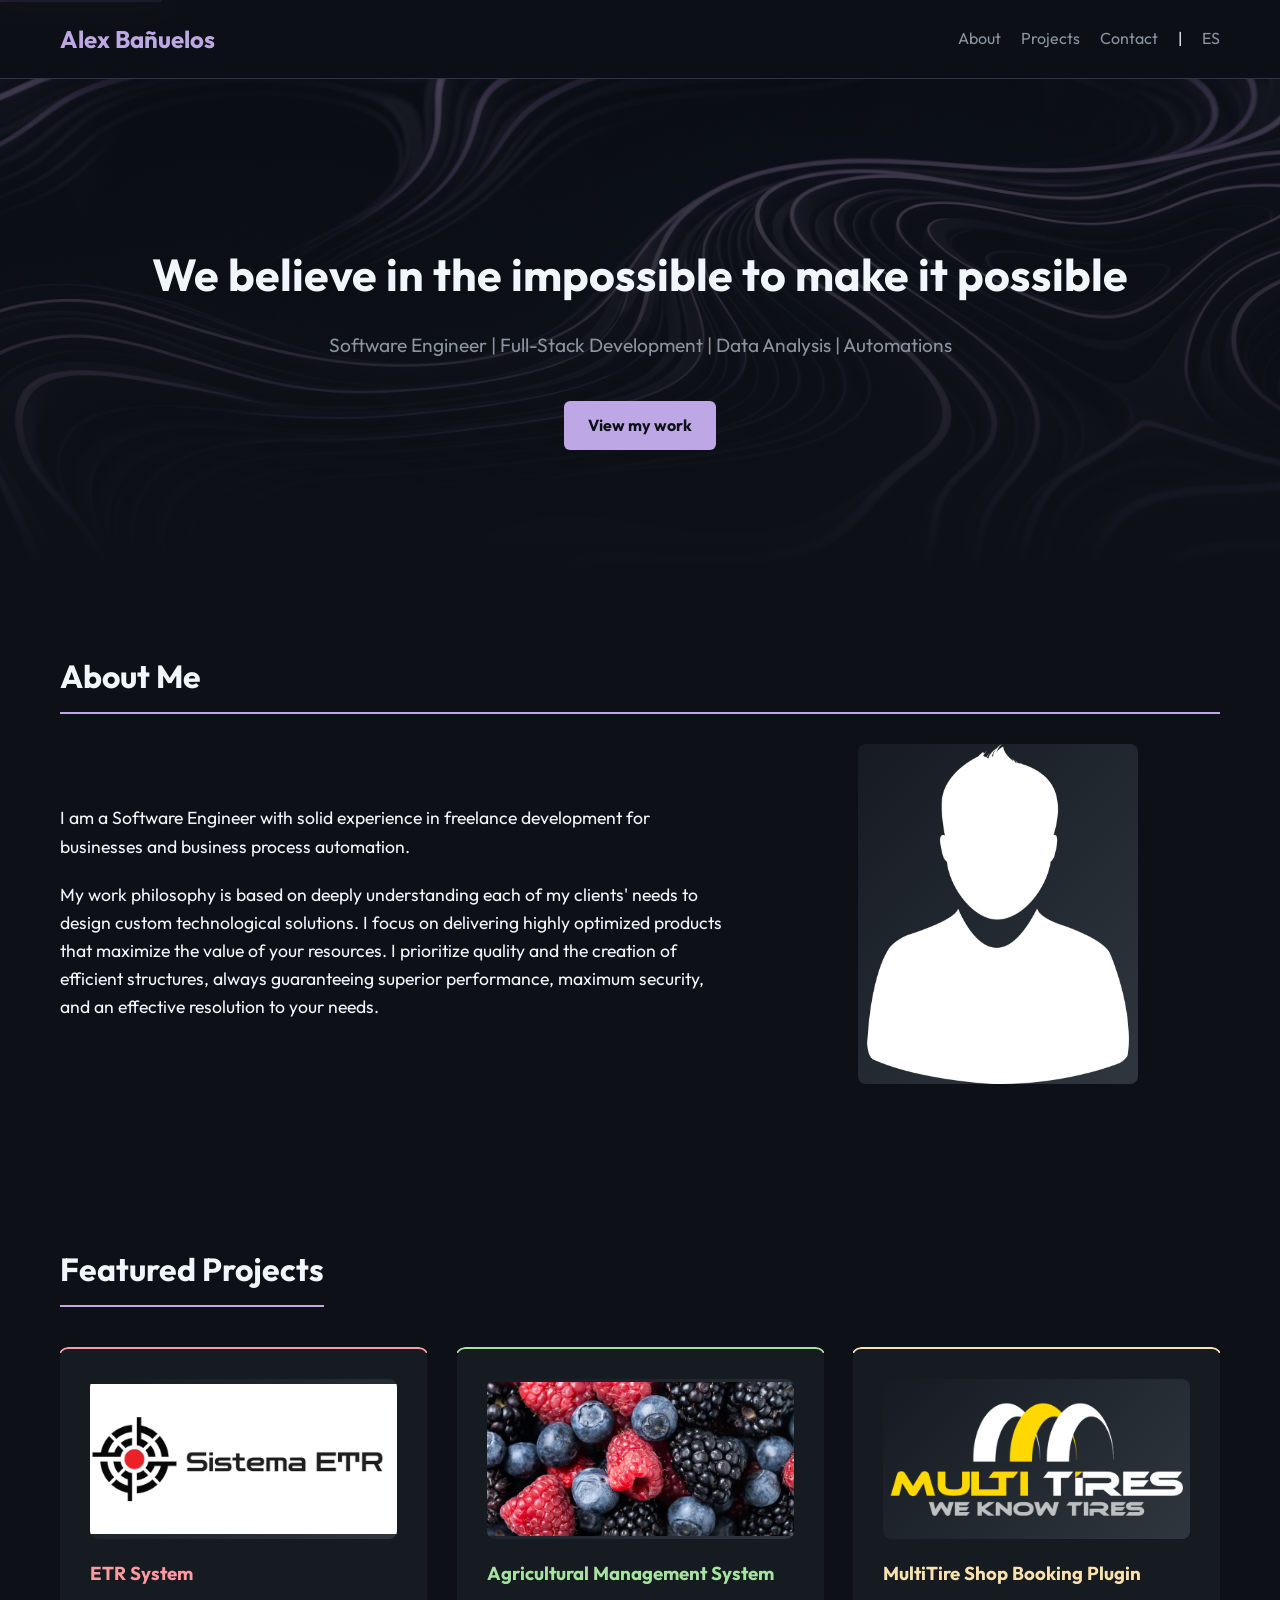
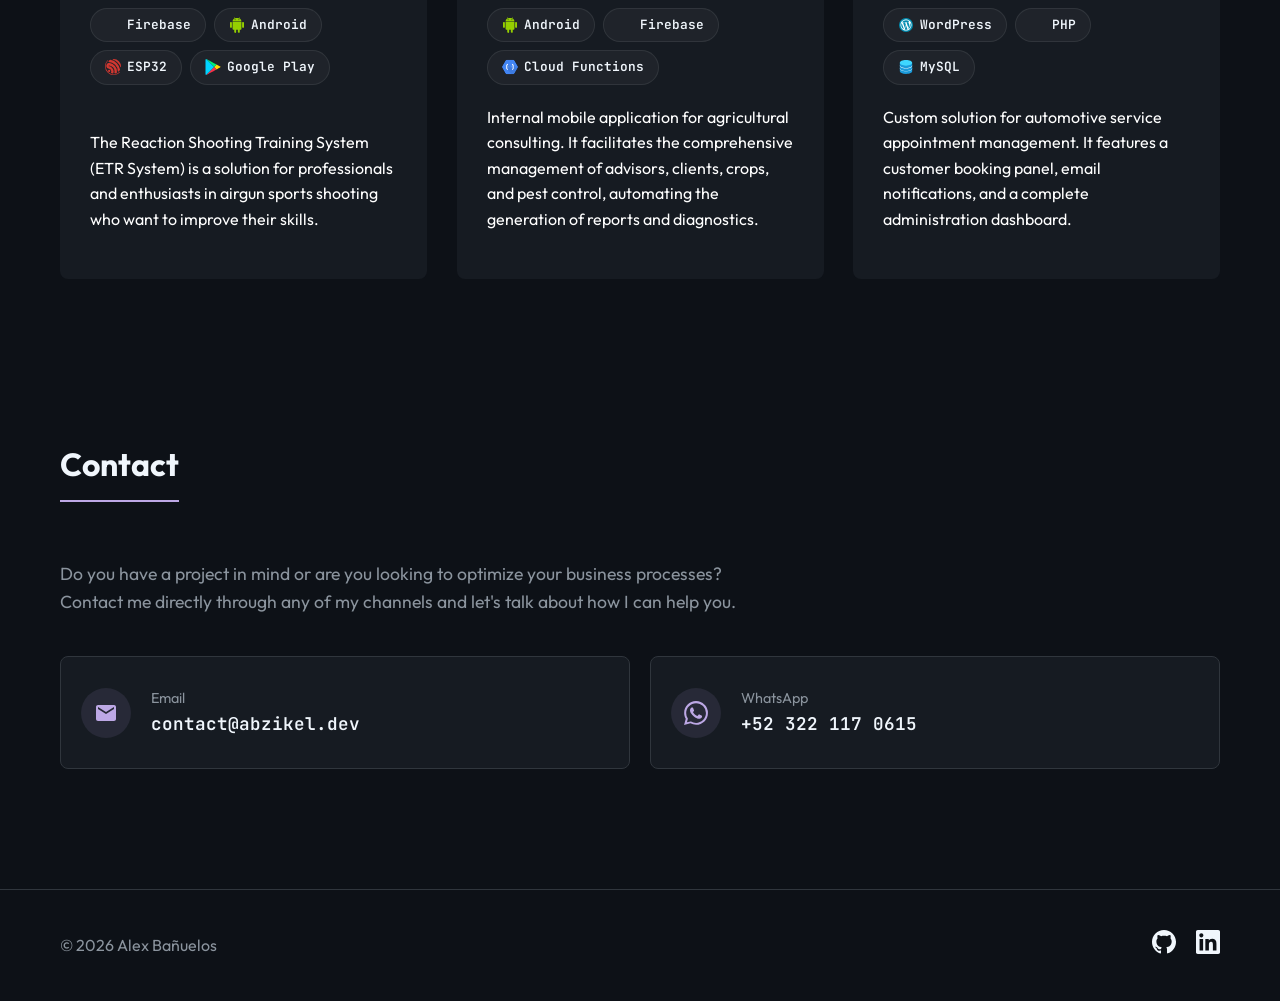
==== en/index.html @ 45af610c "English version implemented" ====
<!DOCTYPE html>
<html lang="en">

<head>
    <meta charset="UTF-8">
    <meta name="viewport" content="width=device-width, initial-scale=1.0">
    <meta name="description"
        content="Alex Bañuelos Portfolio - Software Engineer specializing in Full-Stack Web Development, Data Analysis, and Automations.">
    <meta name="author" content="Alex Bañuelos">
    <meta name="theme-color" content="#0d1117">
    <title>Alex Bañuelos Portfolio | Software Engineer</title>

    <!-- Open Graph / Facebook / LinkedIn / WhatsApp -->
    <meta property="og:type" content="website">
    <meta property="og:url" content="https://abzikel.dev/en/">
    <meta property="og:title" content="Alex Bañuelos Portfolio | Software Engineer">
    <meta property="og:description"
        content="Alex Bañuelos Portfolio - Software Engineer specializing in Full-Stack Web Development, Data Analysis, and Automations.">
    <meta property="og:image" content="https://abzikel.dev/assets/img/og-image.jpg">

    <!-- Twitter -->
    <meta property="twitter:card" content="summary_large_image">
    <meta property="twitter:url" content="https://abzikel.dev/en/">
    <meta property="twitter:title" content="Alex Bañuelos Portfolio | Software Engineer">
    <meta property="twitter:description"
        content="Alex Bañuelos Portfolio - Software Engineer specializing in Full-Stack Web Development, Data Analysis, and Automations.">
    <meta property="twitter:image" content="https://abzikel.dev/assets/img/og-image.jpg">

    <meta property="og:logo" content="https://abzikel.dev/assets/favicon/android-chrome-512x512.png">
    <link rel="canonical" href="https://abzikel.dev/en/">

    <!-- Multi-language SEO (hreflang) -->
    <link rel="alternate" hreflang="es" href="https://abzikel.dev/">
    <link rel="alternate" hreflang="en" href="https://abzikel.dev/en/">
    <link rel="alternate" hreflang="x-default" href="https://abzikel.dev/">

    <meta name="apple-mobile-web-app-title" content="Alex B.">
    <link rel="apple-touch-icon" sizes="180x180" href="/assets/favicon/apple-touch-icon.png">
    <link rel="icon" type="image/png" sizes="96x96" href="/assets/favicon/favicon-96x96.png">
    <link rel="icon" type="image/png" sizes="32x32" href="/assets/favicon/favicon-32x32.png">
    <link rel="icon" type="image/png" sizes="16x16" href="/assets/favicon/favicon-16x16.png">
    <link rel="manifest" href="/assets/favicon/site.webmanifest">
    <link rel="shortcut icon" href="/assets/favicon/favicon.ico">

    <!-- Preload Hero Image for LCP Optimization -->
    <link rel="preload" href="/assets/img/hero.webp" as="image">

    <link rel="stylesheet"
        href="https://cdnjs.cloudflare.com/ajax/libs/modern-normalize/2.0.0/modern-normalize.min.css">
    <link rel="preconnect" href="https://fonts.googleapis.com">
    <link rel="preconnect" href="https://fonts.gstatic.com" crossorigin>
    <link
        href="https://fonts.googleapis.com/css2?family=JetBrains+Mono:wght@400;600;700&family=Outfit:wght@300;400;600;700&display=swap"
        rel="stylesheet">
    <link rel="stylesheet" href="/assets/css/style.css">
</head>

<body>

    <a href="#main-content" class="skip-link">Skip to main content</a>

    <header class="main-header">
        <div class="container">
            <a href="/en/" class="logo">Alex Bañuelos</a>
            <nav class="main-nav">
                <ul>
                    <li><a href="#about">About</a></li>
                    <li><a href="#projects">Projects</a></li>
                    <li><a href="#contact">Contact</a></li>
                    <li class="nav-separator">|</li>
                    <li><a href="/" aria-label="Switch to Spanish version" class="lang-switch"
                            onclick="localStorage.setItem('langPref', 'es')">ES</a></li>
                </ul>
            </nav>
        </div>
    </header>

    <main id="main-content">

        <section id="hero" class="hero-section fade-in-section">
            <div class="container">
                <h1>We believe in the impossible to make it possible</h1>
                <p class="hero-subtitle">Software Engineer | Full-Stack Development | Data Analysis | Automations</p>
                <a href="#projects" class="btn btn-primary">View my work</a>
            </div>
        </section>

        <section id="about" class="about-section fade-in-section">
            <div class="container">
                <h2>About Me</h2>

                <div class="about-content">
                    <p>I am a Software Engineer with solid experience in freelance development for businesses and
                        business process automation.</p>
                    <p>My work philosophy is based on deeply understanding each of my clients' needs to design custom
                        technological solutions. I focus on delivering highly optimized products that maximize the value
                        of your resources. I prioritize quality and the creation of efficient structures, always
                        guaranteeing superior performance, maximum security, and an effective resolution to your needs.
                    </p>
                </div>

                <img src="/assets/img/profile-picture.webp" alt="Alex Bañuelos profile picture"
                    class="img-placeholder profile-img" loading="lazy">
            </div>
        </section>

        <section id="projects" class="projects-section fade-in-section">
            <div class="container">
                <h2>Featured Projects</h2>
                <div class="projects-grid">

                    <article class="project-card card-p1 fade-in-section">
                        <div class="card-content">
                            <img src="/assets/img/projects/sistema-etr/sistema-etr-preview.webp"
                                alt="ETR System Preview" class="img-placeholder project-img" loading="lazy">

                            <h3>ETR System</h3>
                            <div class="project-tags">
                                <span class="tech-badge">
                                    <span class="tech-icon"
                                        style="--icon-url: url('/assets/img/icon-firebase.svg');"></span>
                                    Firebase
                                </span>
                                <span class="tech-badge">
                                    <span class="tech-icon"
                                        style="--icon-url: url('/assets/img/icon-android.svg');"></span>
                                    Android
                                </span>
                                <span class="tech-badge">
                                    <span class="tech-icon"
                                        style="--icon-url: url('/assets/img/icon-esp32.svg');"></span>
                                    ESP32
                                </span>
                                <span class="tech-badge">
                                    <span class="tech-icon"
                                        style="--icon-url: url('/assets/img/icon-googleplay.svg');"></span>
                                    Google Play
                                </span>
                            </div>
                            <p>The Reaction Shooting Training System (ETR System) is a solution for professionals and
                                enthusiasts in airgun sports shooting who want to improve their skills.</p>
                            <a href="#" class="btn-link">View details &rarr;</a>
                        </div>
                    </article>

                    <article class="project-card card-p2 fade-in-section">
                        <div class="card-content">
                            <img src="/assets/img/projects/gestion-agricola/gestion-agricola-preview.webp"
                                alt="Agricultural Management System Preview" class="img-placeholder project-img"
                                loading="lazy">

                            <h3>Agricultural Management System</h3>
                            <div class="project-tags">
                                <span class="tech-badge">
                                    <span class="tech-icon"
                                        style="--icon-url: url('/assets/img/icon-android.svg');"></span>
                                    Android
                                </span>
                                <span class="tech-badge">
                                    <span class="tech-icon"
                                        style="--icon-url: url('/assets/img/icon-firebase.svg');"></span>
                                    Firebase
                                </span>
                                <span class="tech-badge">
                                    <span class="tech-icon"
                                        style="--icon-url: url('/assets/img/icon-cloudfunctions.svg');"></span>
                                    Cloud Functions
                                </span>
                            </div>
                            <p>Internal mobile application for agricultural consulting. It facilitates the comprehensive
                                management of advisors, clients, crops, and pest control, automating the generation of
                                reports and diagnostics.</p>
                            <a href="#" class="btn-link">View details &rarr;</a>
                        </div>
                    </article>

                    <article class="project-card card-p3 fade-in-section">
                        <div class="card-content">
                            <img src="/assets/img/projects/multitireshop/multireshop-preview.webp"
                                alt="MultiTire Shop Booking Plugin Preview" class="img-placeholder project-img"
                                loading="lazy">

                            <h3>MultiTire Shop Booking Plugin</h3>
                            <div class="project-tags">
                                <span class="tech-badge">
                                    <span class="tech-icon"
                                        style="--icon-url: url('/assets/img/icon-wordpress.svg');"></span>
                                    WordPress
                                </span>
                                <span class="tech-badge">
                                    <span class="tech-icon" style="--icon-url: url('/assets/img/icon-php.svg');"></span>
                                    PHP
                                </span>
                                <span class="tech-badge">
                                    <span class="tech-icon"
                                        style="--icon-url: url('/assets/img/icon-mysql.svg');"></span>
                                    MySQL
                                </span>
                            </div>
                            <p>Custom solution for automotive service appointment management. It features a customer
                                booking panel, email notifications, and a complete administration dashboard.</p>
                            <a href="#" class="btn-link">View details &rarr;</a>
                        </div>
                    </article>

                </div>
            </div>
        </section>

        <section id="contact" class="contact-section fade-in-section">
            <div class="container">
                <h2>Contact</h2>
                <p class="contact-intro">Do you have a project in mind or are you looking to optimize your business
                    processes? Contact me directly through any of my channels and let's talk about how I can help you.
                </p>

                <div class="contact-grid">
                    <a href="mailto:contact@abzikel.dev" class="contact-card">
                        <div class="contact-icon-wrapper">
                            <svg class="contact-icon" viewBox="0 0 24 24" xmlns="http://www.w3.org/2000/svg">
                                <path
                                    d="M20 4H4c-1.1 0-1.99.9-1.99 2L2 18c0 1.1.9 2 2 2h16c1.1 0 2-.9 2-2V6c0-1.1-.9-2-2-2zm0 4l-8 5-8-5V6l8 5 8-5v2z" />
                            </svg>
                        </div>
                        <div class="contact-info">
                            <span class="contact-label">Email</span>
                            <span class="contact-value">contact@abzikel.dev</span>
                        </div>
                    </a>

                    <a href="https://wa.me/523221170615" target="_blank" rel="noopener noreferrer" class="contact-card">
                        <div class="contact-icon-wrapper">
                            <svg class="contact-icon" viewBox="0 0 24 24" xmlns="http://www.w3.org/2000/svg">
                                <path
                                    d="M17.472 14.382c-.297-.149-1.758-.867-2.03-.967-.273-.099-.471-.148-.67.15-.197.297-.767.966-.94 1.164-.173.199-.347.223-.644.075-.297-.15-1.255-.463-2.39-1.405-.881-.733-1.476-1.639-1.649-1.935-.173-.297-.018-.458.13-.606.134-.133.298-.347.446-.52.149-.174.198-.298.298-.497.099-.198.05-.371-.025-.52-.075-.149-.669-1.612-.916-2.207-.242-.579-.487-.5-.669-.51-.173-.008-.371-.01-.57-.01-.198 0-.52.074-.792.372-.272.297-1.04 1.016-1.04 2.479 0 1.462 1.065 2.875 1.213 3.074.149.198 2.096 3.2 5.077 4.487.709.306 1.262.489 1.694.625.712.227 1.36.195 1.871.118.571-.085 1.758-.719 2.006-1.413.248-.694.248-1.289.173-1.413-.074-.124-.272-.198-.57-.347m-5.421 7.403h-.004a9.87 9.87 0 01-5.031-1.378l-.361-.214-3.741.982.998-3.648-.235-.374a9.86 9.86 0 01-1.51-5.26c.001-5.45 4.436-9.884 9.888-9.884 2.64 0 5.122 1.03 6.988 2.898a9.825 9.825 0 012.893 6.994c-.003 5.45-4.437 9.884-9.885 9.884m8.413-18.297A11.815 11.815 0 0012.05 0C5.495 0 .16 5.335.157 11.892c0 2.096.547 4.142 1.588 5.945L.057 24l6.305-1.654a11.882 11.882 0 005.683 1.448h.005c6.554 0 11.89-5.335 11.893-11.893a11.821 11.821 0 00-3.48-8.413z" />
                            </svg>
                        </div>
                        <div class="contact-info">
                            <span class="contact-label">WhatsApp</span>
                            <span class="contact-value">+52 322 117 0615</span>
                        </div>
                    </a>
                </div>
            </div>
        </section>

    </main>

    <footer class="main-footer">
        <div class="container">
            <p>&copy; <span id="current-year"></span> Alex Bañuelos</p>
            <div class="social-links">
                <a href="https://github.com/Abzikel" target="_blank" rel="noopener noreferrer"
                    aria-label="GitHub Profile">
                    <svg class="social-icon" viewBox="0 0 24 24" xmlns="http://www.w3.org/2000/svg">
                        <path
                            d="M12 0C5.37 0 0 5.37 0 12c0 5.31 3.435 9.795 8.205 11.385.6.105.825-.255.825-.57 0-.285-.015-1.23-.015-2.235-3.015.555-3.795-.735-4.035-1.41-.135-.345-.72-1.41-1.23-1.695-.42-.225-1.02-.78-.015-.795.945-.015 1.62.87 1.845 1.23 1.08 1.815 2.805 1.305 3.495.99.105-.78.42-1.305.765-1.605-2.67-.3-5.46-1.335-5.46-5.925 0-1.305.465-2.385 1.23-3.225-.12-.3-.54-1.53.12-3.18 0 0 1.005-.315 3.3 1.23.96-.27 1.98-.405 3-.405s2.04.135 3 .405c2.295-1.56 3.3-1.23 3.3-1.23.66 1.65.24 2.88.12 3.18.765.84 1.23 1.905 1.23 3.225 0 4.605-2.805 5.625-5.475 5.925.435.375.81 1.095.81 2.22 0 1.605-.015 2.895-.015 3.285 0 .315.225.69.825.57C20.565 21.795 24 17.31 24 12c0-6.63-5.37-12-12-12z" />
                    </svg>
                </a>
                <a href="https://www.linkedin.com/in/abzikel/" target="_blank" rel="noopener noreferrer"
                    aria-label="LinkedIn Profile">
                    <svg class="social-icon" viewBox="0 0 24 24" xmlns="http://www.w3.org/2000/svg">
                        <path
                            d="M20.447 20.452h-3.554v-5.569c0-1.328-.027-3.037-1.852-3.037-1.853 0-2.136 1.445-2.136 2.939v5.667H9.351V9h3.414v1.561h.046c.477-.9 1.637-1.85 3.37-1.85 3.601 0 4.267 2.37 4.267 5.455v6.286zM5.337 7.433c-1.144 0-2.063-.926-2.063-2.065 0-1.138.92-2.063 2.063-2.063 1.14 0 2.064.925 2.064 2.063 0 1.139-.925 2.065-2.064 2.065zm1.782 13.019H3.555V9h3.564v11.452zM22.225 0H1.771C.792 0 0 .774 0 1.729v20.542C0 23.227.792 24 1.771 24h20.451C23.2 24 24 23.227 24 22.271V1.729C24 .774 23.2 0 22.222 0h.003z" />
                    </svg>
                </a>
            </div>
        </div>
    </footer>

    <script src="/assets/js/main.js" defer></script>

</body>

</html>
---- assets/css/style.css ----
/* Root Variables: Modern Tech/Pastel Theme */
:root {
    /* Backgrounds: Pure Dark Theme for maximum contrast */
    --bg-color: #0d1117;
    --bg-card: #161b22;
    --bg-card-hover: #1c2128;

    /* Text */
    --text-primary: #f0f6fc;
    --text-secondary: #8b949e;

    /* Main Accent: Luminous Pastel Purple for high contrast */
    --accent-primary: #BDA8E5;
    --accent-hover: #a37ee8;
    --border-color: #30363d;

    /* Project Specific Accents */
    /* Brighter Pastel Red */
    --accent-p1: #ff9aa2;
    /* Brighter Pastel Green */
    --accent-p2: #a6e3a1;
    /* Brighter Pastel Yellow */
    --accent-p3: #f9e2af;

    --font-family: 'Outfit', -apple-system, BlinkMacSystemFont, "Segoe UI", Roboto, "Helvetica Neue", Arial, sans-serif;
    --font-mono: 'JetBrains Mono', monospace;
    --container-width: 1200px;
    /* Increased transition time for smoother effects */
    --transition: all 0.4s ease;
}

/* Base Styles & Accessibility */
*,
*::before,
*::after {
    box-sizing: border-box;
}

html {
    scroll-behavior: smooth;
}

body {
    background-color: var(--bg-color);
    color: var(--text-primary);
    font-family: var(--font-family);
    margin: 0;
    line-height: 1.6;
}

.container {
    max-width: var(--container-width);
    margin: 0 auto;
    padding: 0 20px;
}

.skip-link {
    position: absolute;
    top: -40px;
    left: 0;
    background: var(--accent-primary);
    color: var(--bg-color);
    padding: 8px;
    z-index: 100;
    transition: top 0.2s;
}

.skip-link:focus {
    top: 0;
}

/* Typography */
h1,
h2,
h3 {
    margin-top: 0;
    color: var(--text-primary);
}

h2 {
    font-size: 2rem;
    margin-bottom: 40px;
    /* Primary color used for contrast */
    border-bottom: 2px solid var(--accent-primary);
    padding-bottom: 10px;
    /* Keeps the border exactly the width of the text */
    display: inline-block;
}

/* Layout: Header */
.main-header {
    background-color: rgba(13, 17, 23, 0.85);
    padding: 20px 0;
    position: sticky;
    top: 0;
    z-index: 900;
    border-bottom: 1px solid var(--border-color);
    backdrop-filter: blur(10px);
}

.main-header .container {
    display: flex;
    justify-content: space-between;
    align-items: center;
}

.logo {
    font-size: 1.5rem;
    font-weight: bold;
    text-decoration: none;

    /* Text Wipe Effect: Starts with Accent, fills with Text Primary */
    background: linear-gradient(to right, var(--text-primary) 50%, var(--accent-primary) 50%);
    background-size: 200% 100%;
    background-position: 100% 0;
    -webkit-background-clip: text;
    background-clip: text;
    -webkit-text-fill-color: transparent;
    transition: background-position 0.4s ease-out;
}

.logo:hover {
    background-position: 0 0;
}

.main-nav ul {
    list-style: none;
    margin: 0;
    padding: 0;
    display: flex;
    gap: 20px;
}

.main-nav a {
    text-decoration: none;

    /* Text Wipe Effect: Starts with Text Secondary, fills with Accent */
    background: linear-gradient(to right, var(--accent-primary) 50%, var(--text-secondary) 50%);
    background-size: 200% 100%;
    background-position: 100% 0;
    -webkit-background-clip: text;
    background-clip: text;
    -webkit-text-fill-color: transparent;
    transition: background-position 0.4s ease-out;
}

.main-nav a:hover {
    background-position: 0 0;
}

/* Sections Common */
section {
    padding: 80px 0;
}

/* Hero Section */
.hero-section {
    /* Increased padding to make the background image more visible */
    text-align: center;
    padding: 160px 0 120px;

    /* Background setup: Dark gradient overlay + Image URL */
    /* The gradient ensures text readability over light/busy images */
    background: linear-gradient(to bottom, rgba(13, 17, 23, 0.7), rgba(13, 17, 23, 1)),
        url('../img/hero.webp');
    background-size: cover;
    background-position: center;
    background-repeat: no-repeat;
}

.hero-section h1 {
    font-size: 2.8rem;
    margin-bottom: 15px;
    /* Keeps text above the background */
    position: relative;
    z-index: 2;
}

.hero-subtitle {
    font-size: 1.2rem;
    color: var(--text-secondary);
    margin-bottom: 40px;
    position: relative;
    z-index: 2;
}

.hero-section .btn {
    position: relative;
    z-index: 2;
}

/* About Section */
.about-content {
    font-size: 1.1rem;
    color: var(--text-primary);
}

.about-content p {
    margin-bottom: 20px;
}

/* Projects Section */
.projects-grid {
    display: grid;
    grid-template-columns: repeat(auto-fit, minmax(320px, 1fr));
    gap: 30px;
}

.project-card {
    background-color: var(--bg-card);
    /* Permanent top border */
    border-top: 2px solid transparent;
    border-radius: 8px;
    padding: 30px;
    position: relative;
    transition: transform 0.4s ease, box-shadow 0.4s ease, background-color 0.4s ease;
}

.project-card:hover {
    background-color: var(--bg-card-hover);
    transform: translateY(-5px);
}

/* Unified Progressive Drawing Border Effect */
@property --angle {
    syntax: '<angle>';
    inherits: false;
    initial-value: 35deg;
}

.project-card::before {
    content: '';
    position: absolute;
    /* Overlap parent border perfectly */
    inset: -2px;
    /* Outer radius matches inner 8px + 2px inset for concentric curves */
    border-radius: 10px;
    /* Single unified border, color is inherited per card */
    border: 2px solid transparent;
    pointer-events: none;
    z-index: 1;

    /* Initial mask reveals only the top border and top corners */
    --angle: 35deg;
    -webkit-mask-image: conic-gradient(from 0deg at 50% 50%, black 0deg, black var(--angle), transparent var(--angle), transparent calc(360deg - var(--angle)), black calc(360deg - var(--angle)), black 360deg);
    mask-image: conic-gradient(from 0deg at 50% 50%, black 0deg, black var(--angle), transparent var(--angle), transparent calc(360deg - var(--angle)), black calc(360deg - var(--angle)), black 360deg);
    transition: --angle 0.6s cubic-bezier(0.4, 0, 0.2, 1);
}

/* Hover expands the angle to 180deg, revealing sides and bottom entirely */
.project-card:hover::before {
    --angle: 180deg;
}

.card-content {
    display: flex;
    flex-direction: column;
    height: 100%;
    position: relative;
    z-index: 2;
}

/* Pushes description down to align with the bottom */
.card-content>p {
    margin-top: auto;
}

/* Project Tech Tags / Badges */
.project-tags {
    display: flex;
    flex-wrap: wrap;
    gap: 8px;
    margin-bottom: 20px;
}

.tech-badge {
    display: inline-flex;
    align-items: center;
    gap: 6px;
    background-color: rgba(255, 255, 255, 0.04);
    border: 1px solid rgba(255, 255, 255, 0.08);
    padding: 6px 14px;
    border-radius: 50px;
    font-family: var(--font-mono);
    font-size: 0.8rem;
    font-weight: 600;
    color: var(--text-primary);
    transition: transform 0.3s ease, border-color 0.3s ease, color 0.3s ease, background-color 0.3s ease;
    cursor: default;
}

.tech-icon {
    position: relative;
    width: 16px;
    height: 16px;
    background: var(--icon-url) center / contain no-repeat;
    transition: transform 0.3s ease;
}

/* Hover interaction that matches the footer link animations */
.tech-badge:hover {
    transform: translateY(-3px);
    background-color: rgba(255, 255, 255, 0.08);
}


/* Project Specific Progressive Hover Effects */

/* Sistema ETR Project */
.card-p1 {
    color: #ffffff;
}

.card-p1::before {
    border-color: var(--accent-p1);
}

.card-p1 .tech-badge:hover {
    color: var(--accent-p1);
    border-color: var(--accent-p1);
}

.card-p1 h3 {
    color: var(--accent-p1);
}

.card-p1:hover {
    box-shadow: 0 8px 25px -5px rgba(255, 154, 162, 0.3);
}

.card-p1 .btn-link:hover {
    color: var(--accent-p1);
}

/* App Agricola Project */
.card-p2 {
    color: #ffffff;
}

.card-p2::before {
    border-color: var(--accent-p2);
}

.card-p2 .tech-badge:hover {
    color: var(--accent-p2);
    border-color: var(--accent-p2);
}

.card-p2 h3 {
    color: var(--accent-p2);
}

.card-p2:hover {
    box-shadow: 0 8px 25px -5px rgba(166, 227, 161, 0.3);
}

.card-p2 .btn-link:hover {
    color: var(--accent-p2);
}

/* WP Plugin Project */
.card-p3 {
    color: #ffffff;
}

.card-p3::before {
    border-color: var(--accent-p3);
}

.card-p3 .tech-badge:hover {
    color: var(--accent-p3);
    border-color: var(--accent-p3);
}

.card-p3 h3 {
    color: var(--accent-p3);
}

.card-p3:hover {
    box-shadow: 0 8px 25px -5px rgba(249, 226, 175, 0.3);
}

.card-p3 .btn-link:hover {
    color: var(--accent-p3);
}

/* Contact Section */
.contact-intro {
    font-size: 1.1rem;
    color: var(--text-secondary);
    max-width: 700px;
    margin-bottom: 40px;
}

.contact-grid {
    display: grid;
    grid-template-columns: repeat(auto-fit, minmax(280px, 1fr));
    gap: 20px;
}

.contact-card {
    background-color: var(--bg-card);
    border: 1px solid var(--border-color);
    border-radius: 8px;
    padding: 30px 20px;
    display: flex;
    align-items: center;
    gap: 20px;
    text-decoration: none;
    transition: transform 0.3s ease, border-color 0.3s ease, background-color 0.3s ease;
}

.contact-card:hover {
    background-color: var(--bg-card-hover);
    transform: translateY(-5px);
    border-color: var(--accent-primary);
}

.contact-icon-wrapper {
    display: flex;
    align-items: center;
    justify-content: center;
    width: 50px;
    height: 50px;
    background-color: rgba(189, 168, 229, 0.1);
    border-radius: 50%;
    color: var(--accent-primary);
    flex-shrink: 0;
    transition: background-color 0.3s ease, color 0.3s ease;
}

.contact-card:hover .contact-icon-wrapper {
    background-color: var(--accent-primary);
    color: var(--bg-color);
}

.contact-icon {
    width: 24px;
    height: 24px;
    fill: currentColor;
}

.contact-info {
    display: flex;
    flex-direction: column;
}

.contact-label {
    font-size: 0.9rem;
    color: var(--text-secondary);
}

.contact-value {
    font-size: 1.1rem;
    font-weight: 600;
    color: var(--text-primary);
    font-family: var(--font-mono);
}

/* Image Placeholders */
.img-placeholder {
    /* Sleek default gradient fallback when no image is provided */
    background: linear-gradient(135deg, var(--bg-card) 0%, var(--border-color) 100%);
    border-radius: 8px;
    overflow: hidden;
}

/* Hero graphic/image slot */
.hero-img {
    width: 100%;
    max-width: 800px;
    height: 300px;
    margin: 40px auto 0;
}

/* About me profile picture slot */
.profile-img {
    width: 100%;
    max-width: 280px;
    height: 340px;
    border-radius: 8px;
    margin: 0;
    object-fit: cover;
    justify-self: center;
    display: block;
}

/* Project thumbnail slot */
.project-img {
    width: 100%;
    height: 160px;
    margin-bottom: 20px;
    border: none;
    background-color: rgba(0, 0, 0, 0.2);
    /* Darker slot inside the card */
    object-fit: contain;
    display: block;
}

/* Layout adjustment for About section to create a two-column layout */
.about-section .container {
    display: grid;
    grid-template-columns: 1.5fr 1fr;
    column-gap: 50px;
    row-gap: 30px;
    align-items: center;
}

.about-section h2 {
    grid-column: 1 / -1;
    margin-bottom: 0;
}

/* Buttons & Links */
.btn {
    display: inline-block;
    padding: 12px 24px;
    background-color: var(--accent-primary);
    /* Dark text on pastel button for contrast */
    color: var(--bg-color);
    text-decoration: none;
    border-radius: 6px;
    font-weight: bold;
    transition: var(--transition);
}

.btn:hover {
    background-color: var(--accent-hover);
    transform: scale(1.05);
}

.btn-link {
    /* Hidden temporarily until details view is implemented */
    display: none;
    color: var(--text-primary);
    text-decoration: none;
    font-weight: bold;
    transition: var(--transition);
    align-self: flex-start;
}

.btn-link:hover {
    text-decoration: underline;
}

/* Error 404 Section */
.error-section {
    /* Center content vertically between header and footer */
    min-height: 65vh;
    display: flex;
    align-items: center;
    justify-content: center;
    text-align: center;
    padding: 60px 20px;
}

.error-container {
    max-width: 650px;
    margin: 0 auto;
}

.error-code {
    /* Fluid typography for the error code */
    font-size: clamp(6rem, 15vw, 12rem);
    font-weight: 700;
    line-height: 1;
    margin-bottom: 10px;
    /* Gradient text effect matching the project theme */
    background: linear-gradient(135deg, var(--accent-primary) 0%, var(--accent-p1) 100%);
    -webkit-background-clip: text;
    background-clip: text;
    -webkit-text-fill-color: transparent;
    /* Continuous floating animation */
    animation: float 6s ease-in-out infinite;
}

.error-title {
    border-bottom: none;
    /* Remove the default border-bottom from h2 elements */
    padding-bottom: 0;
    margin-bottom: 20px;
    font-size: 1.8rem;
}

.error-message {
    color: var(--text-secondary);
    font-size: 1.1rem;
    margin-bottom: 40px;
}

@keyframes float {
    0% {
        transform: translateY(0px);
    }

    50% {
        transform: translateY(-15px);
    }

    100% {
        transform: translateY(0px);
    }
}

/* Footer */
.main-footer {
    border-top: 1px solid var(--border-color);
    padding: 40px 0;
    margin-top: 40px;
}

.main-footer .container {
    display: flex;
    justify-content: space-between;
    align-items: center;
    flex-wrap: wrap;
    gap: 20px;
}

.main-footer p {
    color: var(--text-secondary);
    margin: 0;
}

.social-links {
    display: flex;
    gap: 20px;
}

.social-links a {
    color: var(--text-primary);
    text-decoration: none;
    transition: var(--transition);
}

/* SVG Icons */
.social-icon {
    width: 24px;
    height: 24px;
    fill: currentColor;
    transition: var(--transition);
}

.social-links a:hover {
    color: var(--accent-primary);
    transform: translateY(-3px);
}

/* Scroll Animations */
.fade-in-section {
    opacity: 0;
    transform: translateY(30px);
    transition: opacity 0.8s ease-out, transform 0.8s ease-out;
    will-change: opacity, transform;
}

.fade-in-section.is-visible {
    opacity: 1;
    transform: translateY(0);
}

/* Mobile Adjustments (Responsive) */
@media (max-width: 768px) {
    section {
        padding: 60px 0;
    }

    .hero-section {
        padding: 80px 0 60px;
    }

    .hero-section h1 {
        font-size: 2rem;
    }

    .about-section .container {
        grid-template-columns: 1fr;
    }

    .about-section h2 {
        order: 1;
    }

    .about-content {
        order: 3;
    }

    .profile-img {
        height: 320px;
        margin: 0 auto;
        order: 2;
    }

    .main-header .container {
        flex-direction: column;
        gap: 15px;
    }

    .main-footer .container {
        flex-direction: column;
        text-align: center;
    }
}
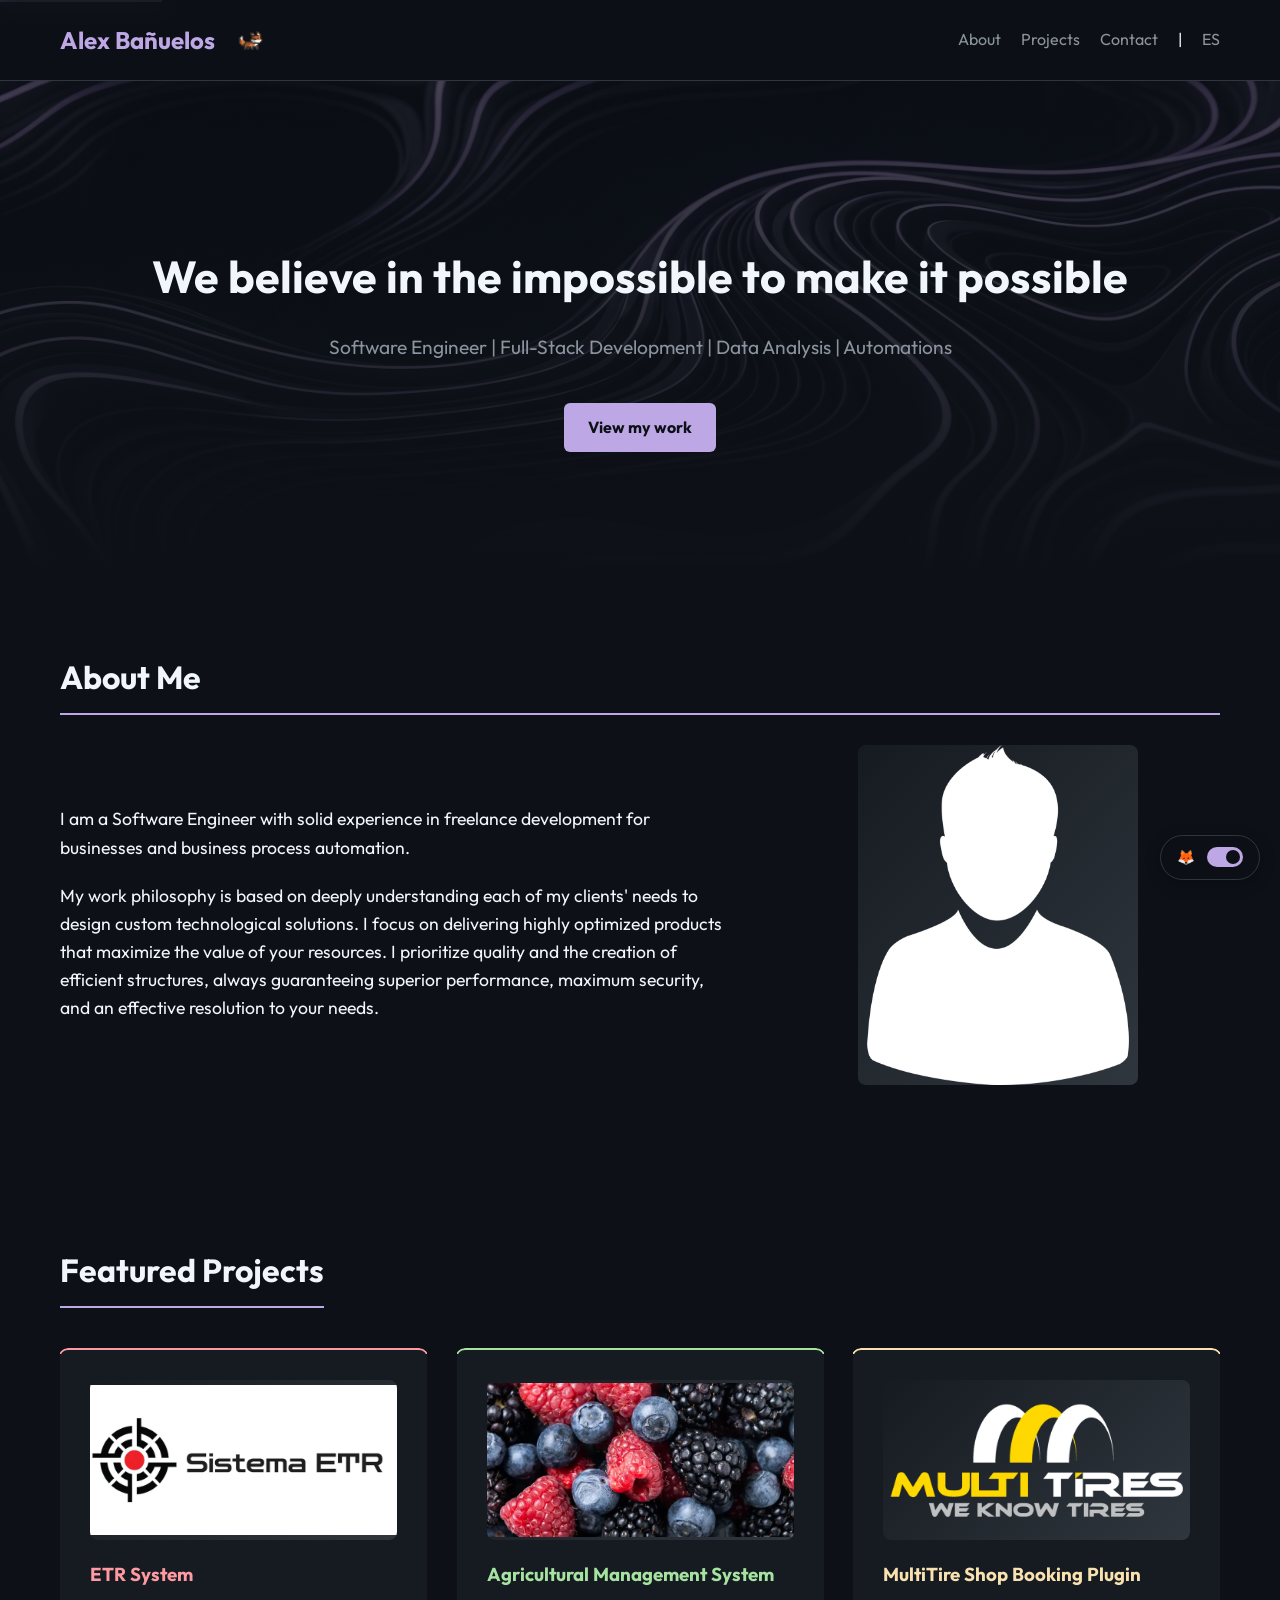
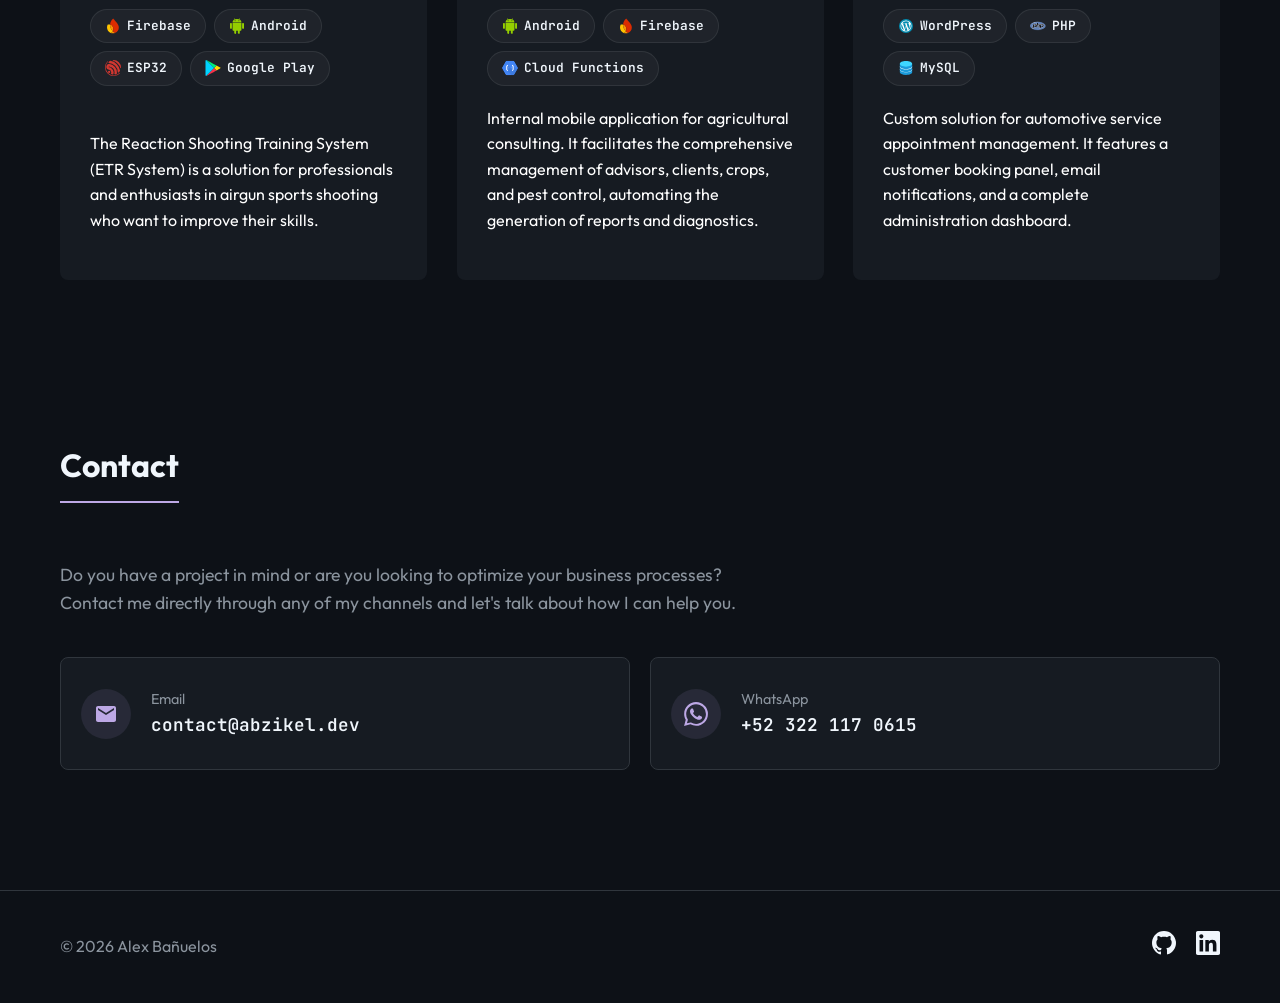
==== commit d131b6a1: "Fox companion added, SVGs optimized and SEO fundations implemented" ====
--- a/en/index.html
+++ b/en/index.html
@@ -52,7 +52,7 @@
     <link
         href="https://fonts.googleapis.com/css2?family=JetBrains+Mono:wght@400;600;700&family=Outfit:wght@300;400;600;700&display=swap"
         rel="stylesheet">
-    <link rel="stylesheet" href="/assets/css/style.css">
+    <link rel="stylesheet" href="/assets/css/style.min.css">
 </head>
 
 <body>
@@ -61,7 +61,12 @@
 
     <header class="main-header">
         <div class="container">
-            <a href="/en/" class="logo">Alex Bañuelos</a>
+            <div class="logo-wrapper">
+                <a href="/en/" class="logo">Alex Bañuelos</a>
+                <!-- Initial image is set to idle-1.png to prevent layout shifts on load -->
+                <img id="fox-character" src="/assets/char/idle/idle-1.png" alt="" aria-hidden="true"
+                    class="fox-companion">
+            </div>
             <nav class="main-nav">
                 <ul>
                     <li><a href="#about">About</a></li>
@@ -268,7 +273,17 @@
         </div>
     </footer>
 
-    <script src="/assets/js/main.js" defer></script>
+    <!-- Fox Tracking Toggle UI -->
+    <div class="fox-toggle-wrapper">
+        <span class="fox-toggle-label">🦊</span>
+        <label class="fox-switch">
+            <input type="checkbox" id="fox-toggle">
+            <span class="fox-slider"></span>
+        </label>
+    </div>
+
+    <script src="/assets/js/fox-controller.min.js" defer></script>
+    <script src="/assets/js/main.min.js" defer></script>
 
 </body>
 
--- a/assets/css/style.min.css
+++ b/assets/css/style.min.css
@@ -0,0 +1 @@
+:root{--bg-color:#0d1117;--bg-card:#161b22;--bg-card-hover:#1c2128;--text-primary:#f0f6fc;--text-secondary:#8b949e;--accent-primary:#BDA8E5;--accent-hover:#a37ee8;--border-color:#30363d;--accent-p1:#ff9aa2;--accent-p2:#a6e3a1;--accent-p3:#f9e2af;--font-family:'Outfit', -apple-system, BlinkMacSystemFont, "Segoe UI", Roboto, "Helvetica Neue", Arial, sans-serif;--font-mono:'JetBrains Mono', monospace;--container-width:1200px;--transition:all 0.4s ease}*,*::before,*::after{box-sizing:border-box}html{scroll-behavior:smooth}body{background-color:var(--bg-color);color:var(--text-primary);font-family:var(--font-family);margin:0;line-height:1.6}.container{max-width:var(--container-width);margin:0 auto;padding:0 20px}.skip-link{position:absolute;top:-40px;left:0;background:var(--accent-primary);color:var(--bg-color);padding:8px;z-index:100;transition:top 0.2s}.skip-link:focus{top:0}h1,h2,h3{margin-top:0;color:var(--text-primary)}h2{font-size:2rem;margin-bottom:40px;border-bottom:2px solid var(--accent-primary);padding-bottom:10px;display:inline-block}.main-header{background-color:rgb(13 17 23 / .85);padding:20px 0;position:sticky;top:0;z-index:900;border-bottom:1px solid var(--border-color);backdrop-filter:blur(10px)}.main-header .container{display:flex;justify-content:space-between;align-items:center}.logo-wrapper{display:flex;align-items:center;gap:15px}.fox-companion{height:40px;width:auto;user-select:none;-webkit-user-drag:none;transition:transform 0.3s ease;position:relative;top:-10px}.logo{font-size:1.5rem;font-weight:700;text-decoration:none;background:linear-gradient(to right,var(--text-primary) 50%,var(--accent-primary) 50%);background-size:200% 100%;background-position:100% 0;-webkit-background-clip:text;background-clip:text;-webkit-text-fill-color:#fff0;transition:background-position 0.4s ease-out}.logo:hover{background-position:0 0}.main-nav ul{list-style:none;margin:0;padding:0;display:flex;gap:20px}.main-nav a{text-decoration:none;background:linear-gradient(to right,var(--accent-primary) 50%,var(--text-secondary) 50%);background-size:200% 100%;background-position:100% 0;-webkit-background-clip:text;background-clip:text;-webkit-text-fill-color:#fff0;transition:background-position 0.4s ease-out}.main-nav a:hover{background-position:0 0}section{padding:80px 0}.hero-section{text-align:center;padding:160px 0 120px;background:linear-gradient(to bottom,rgb(13 17 23 / .7),rgb(13 17 23)),url(../img/hero.webp);background-size:cover;background-position:center;background-repeat:no-repeat}.hero-section h1{font-size:2.8rem;margin-bottom:15px;position:relative;z-index:2}.hero-subtitle{font-size:1.2rem;color:var(--text-secondary);margin-bottom:40px;position:relative;z-index:2}.hero-section .btn{position:relative;z-index:2}.about-content{font-size:1.1rem;color:var(--text-primary)}.about-content p{margin-bottom:20px}.projects-grid{display:grid;grid-template-columns:repeat(auto-fit,minmax(320px,1fr));gap:30px}.project-card{background-color:var(--bg-card);border-top:2px solid #fff0;border-radius:8px;padding:30px;position:relative;transition:transform 0.4s ease,box-shadow 0.4s ease,background-color 0.4s ease}.project-card:hover{background-color:var(--bg-card-hover);transform:translateY(-5px)}@property --angle{syntax:'<angle>';inherits:false;initial-value:35deg}.project-card::before{content:'';position:absolute;inset:-2px;border-radius:10px;border:2px solid #fff0;pointer-events:none;z-index:1;--angle:35deg;-webkit-mask-image:conic-gradient(from 0deg at 50% 50%,black 0deg,black var(--angle),transparent var(--angle),transparent calc(360deg - var(--angle)),black calc(360deg - var(--angle)),black 360deg);mask-image:conic-gradient(from 0deg at 50% 50%,black 0deg,black var(--angle),transparent var(--angle),transparent calc(360deg - var(--angle)),black calc(360deg - var(--angle)),black 360deg);transition:--angle 0.6s cubic-bezier(.4,0,.2,1)}.project-card:hover::before{--angle:180deg}.card-content{display:flex;flex-direction:column;height:100%;position:relative;z-index:2}.card-content>p{margin-top:auto}.project-tags{display:flex;flex-wrap:wrap;gap:8px;margin-bottom:20px}.tech-badge{display:inline-flex;align-items:center;gap:6px;background-color:rgb(255 255 255 / .04);border:1px solid rgb(255 255 255 / .08);padding:6px 14px;border-radius:50px;font-family:var(--font-mono);font-size:.8rem;font-weight:600;color:var(--text-primary);transition:transform 0.3s ease,border-color 0.3s ease,color 0.3s ease,background-color 0.3s ease;cursor:default}.tech-icon{position:relative;width:16px;height:16px;background:var(--icon-url) center / contain no-repeat;transition:transform 0.3s ease}.tech-badge:hover{transform:translateY(-3px);background-color:rgb(255 255 255 / .08)}.card-p1{color:#fff}.card-p1::before{border-color:var(--accent-p1)}.card-p1 .tech-badge:hover{color:var(--accent-p1);border-color:var(--accent-p1)}.card-p1 h3{color:var(--accent-p1)}.card-p1:hover{box-shadow:0 8px 25px -5px rgb(255 154 162 / .3)}.card-p1 .btn-link:hover{color:var(--accent-p1)}.card-p2{color:#fff}.card-p2::before{border-color:var(--accent-p2)}.card-p2 .tech-badge:hover{color:var(--accent-p2);border-color:var(--accent-p2)}.card-p2 h3{color:var(--accent-p2)}.card-p2:hover{box-shadow:0 8px 25px -5px rgb(166 227 161 / .3)}.card-p2 .btn-link:hover{color:var(--accent-p2)}.card-p3{color:#fff}.card-p3::before{border-color:var(--accent-p3)}.card-p3 .tech-badge:hover{color:var(--accent-p3);border-color:var(--accent-p3)}.card-p3 h3{color:var(--accent-p3)}.card-p3:hover{box-shadow:0 8px 25px -5px rgb(249 226 175 / .3)}.card-p3 .btn-link:hover{color:var(--accent-p3)}.contact-intro{font-size:1.1rem;color:var(--text-secondary);max-width:700px;margin-bottom:40px}.contact-grid{display:grid;grid-template-columns:repeat(auto-fit,minmax(280px,1fr));gap:20px}.contact-card{background-color:var(--bg-card);border:1px solid var(--border-color);border-radius:8px;padding:30px 20px;display:flex;align-items:center;gap:20px;text-decoration:none;transition:transform 0.3s ease,border-color 0.3s ease,background-color 0.3s ease}.contact-card:hover{background-color:var(--bg-card-hover);transform:translateY(-5px);border-color:var(--accent-primary)}.contact-icon-wrapper{display:flex;align-items:center;justify-content:center;width:50px;height:50px;background-color:rgb(189 168 229 / .1);border-radius:50%;color:var(--accent-primary);flex-shrink:0;transition:background-color 0.3s ease,color 0.3s ease}.contact-card:hover .contact-icon-wrapper{background-color:var(--accent-primary);color:var(--bg-color)}.contact-icon{width:24px;height:24px;fill:currentColor}.contact-info{display:flex;flex-direction:column}.contact-label{font-size:.9rem;color:var(--text-secondary)}.contact-value{font-size:1.1rem;font-weight:600;color:var(--text-primary);font-family:var(--font-mono)}.img-placeholder{background:linear-gradient(135deg,var(--bg-card) 0%,var(--border-color) 100%);border-radius:8px;overflow:hidden}.hero-img{width:100%;max-width:800px;height:300px;margin:40px auto 0}.profile-img{width:100%;max-width:280px;height:340px;border-radius:8px;margin:0;object-fit:cover;justify-self:center;display:block}.project-img{width:100%;height:160px;margin-bottom:20px;border:none;background-color:rgb(0 0 0 / .2);object-fit:contain;display:block}.about-section .container{display:grid;grid-template-columns:1.5fr 1fr;column-gap:50px;row-gap:30px;align-items:center}.about-section h2{grid-column:1 / -1;margin-bottom:0}.btn{display:inline-block;padding:12px 24px;background-color:var(--accent-primary);color:var(--bg-color);text-decoration:none;border-radius:6px;font-weight:700;transition:var(--transition)}.btn:hover{background-color:var(--accent-hover);transform:scale(1.05)}.btn-link{display:none;color:var(--text-primary);text-decoration:none;font-weight:700;transition:var(--transition);align-self:flex-start}.btn-link:hover{text-decoration:underline}.error-section{min-height:65vh;display:flex;align-items:center;justify-content:center;text-align:center;padding:60px 20px}.error-container{max-width:650px;margin:0 auto}.error-code{font-size:clamp(6rem, 15vw, 12rem);font-weight:700;line-height:1;margin-bottom:10px;background:linear-gradient(135deg,var(--accent-primary) 0%,var(--accent-p1) 100%);-webkit-background-clip:text;background-clip:text;-webkit-text-fill-color:#fff0;animation:float 6s ease-in-out infinite}.error-title{border-bottom:none;padding-bottom:0;margin-bottom:20px;font-size:1.8rem}.error-message{color:var(--text-secondary);font-size:1.1rem;margin-bottom:40px}@keyframes float{0%{transform:translateY(0)}50%{transform:translateY(-15px)}100%{transform:translateY(0)}}.main-footer{border-top:1px solid var(--border-color);padding:40px 0;margin-top:40px}.main-footer .container{display:flex;justify-content:space-between;align-items:center;flex-wrap:wrap;gap:20px}.main-footer p{color:var(--text-secondary);margin:0}.social-links{display:flex;gap:20px}.social-links a{color:var(--text-primary);text-decoration:none;transition:var(--transition)}.social-icon{width:24px;height:24px;fill:currentColor;transition:var(--transition)}.social-links a:hover{color:var(--accent-primary);transform:translateY(-3px)}.fade-in-section{opacity:0;transform:translateY(30px);transition:opacity 0.8s ease-out,transform 0.8s ease-out;will-change:opacity,transform}.fade-in-section.is-visible{opacity:1;transform:translateY(0)}.fox-toggle-wrapper{position:fixed;bottom:20px;right:20px;background-color:rgb(13 17 23 / .85);border:1px solid var(--border-color);padding:10px 16px;border-radius:30px;display:flex;align-items:center;gap:12px;z-index:1000;backdrop-filter:blur(10px);box-shadow:0 4px 15px rgb(0 0 0 / .3);transition:border-color 0.3s ease}.fox-toggle-wrapper:hover{border-color:var(--accent-primary)}.fox-toggle-label{font-size:.9rem;color:var(--text-primary);font-weight:600;user-select:none}.fox-switch{position:relative;display:inline-block;width:36px;height:20px}.fox-switch input{opacity:0;width:0;height:0}.fox-slider{position:absolute;cursor:pointer;top:0;left:0;right:0;bottom:0;background-color:var(--border-color);transition:.4s;border-radius:20px}.fox-slider:before{position:absolute;content:"";height:14px;width:14px;left:3px;bottom:3px;background-color:var(--text-primary);transition:.4s;border-radius:50%}.fox-switch input:checked+.fox-slider{background-color:var(--accent-primary)}.fox-switch input:checked+.fox-slider:before{transform:translateX(16px);background-color:var(--bg-color)}@media (pointer:coarse){.fox-toggle-wrapper{display:none!important}}@media (max-width:768px){section{padding:60px 0}.hero-section{padding:80px 0 60px}.hero-section h1{font-size:2rem}.about-section .container{grid-template-columns:1fr}.about-section h2{order:1}.about-content{order:3}.profile-img{height:320px;margin:0 auto;order:2}.main-header .container{flex-direction:column;gap:15px}.main-footer .container{flex-direction:column;text-align:center}}
